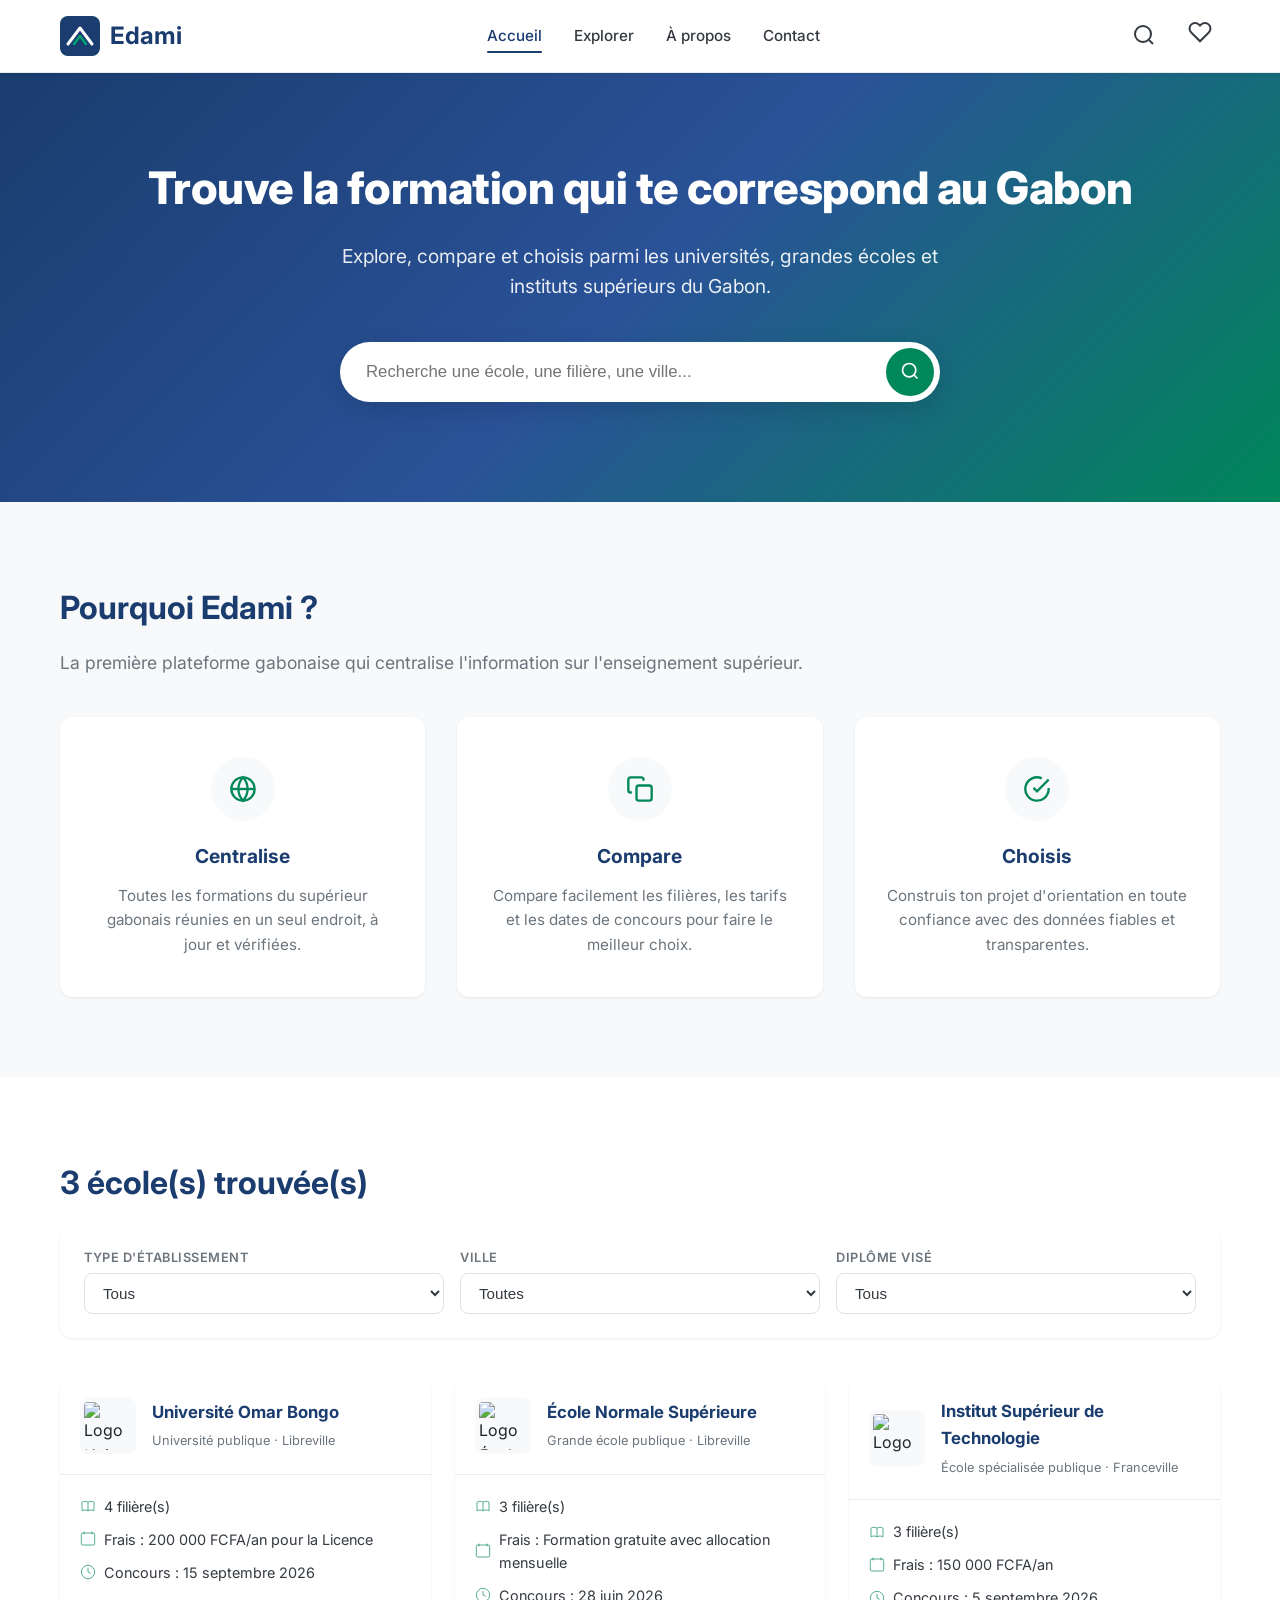
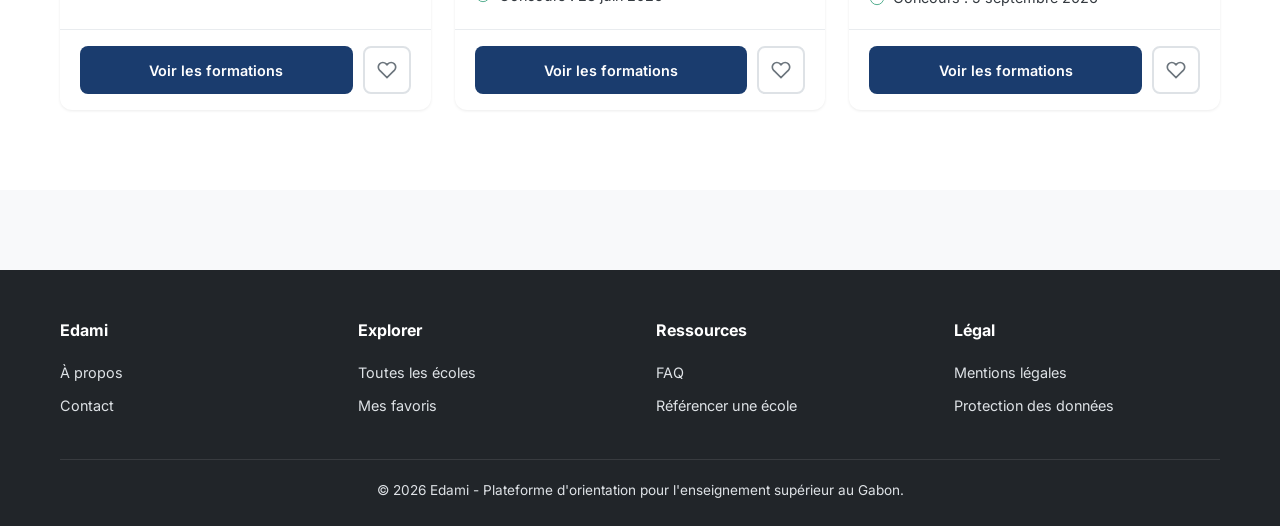
==== index.html @ 8b1fa351 "Create index.html" ====
<!DOCTYPE html>
<html lang="fr">
<head>
  <meta charset="UTF-8">
  <meta name="viewport" content="width=device-width, initial-scale=1.0">
  <meta name="description" content="Edami - Trouve la formation supérieure qui te correspond au Gabon. Compare les universités, grandes écoles et instituts gabonais.">
  <title>Edami - Orientation et information sur l'enseignement supérieur au Gabon</title>
  <link rel="preconnect" href="https://fonts.googleapis.com">
  <link rel="preconnect" href="https://fonts.gstatic.com" crossorigin>
  <link href="https://fonts.googleapis.com/css2?family=Inter:wght@400;500;600;700;800&display=swap" rel="stylesheet">
  <link rel="stylesheet" href="css/style.css">
</head>
<body>
  <header>
    <div class="container">
      <a href="index.html" class="logo" aria-label="Edami - Accueil">
        <svg width="40" height="40" viewBox="0 0 40 40" fill="none">
          <rect width="40" height="40" rx="8" fill="#1a3c6e"/>
          <path d="M8 28 L20 12 L32 28" stroke="white" stroke-width="3" stroke-linecap="round" stroke-linejoin="round"/>
          <path d="M14 28 L20 20 L26 28" stroke="#00a473" stroke-width="2.5" stroke-linecap="round" stroke-linejoin="round"/>
        </svg>
        <span>Edami</span>
      </a>
      <nav>
        <ul class="nav-links" id="nav-links">
          <li><a href="index.html" class="active">Accueil</a></li>
          <li><a href="#explorer">Explorer</a></li>
          <li><a href="a-propos.html">À propos</a></li>
          <li><a href="contact.html">Contact</a></li>
        </ul>
      </nav>
      <div class="nav-actions">
        <button class="icon-btn search-trigger" aria-label="Rechercher" onclick="document.getElementById('search-input').focus()">
          <svg width="24" height="24" viewBox="0 0 24 24" fill="none" stroke="currentColor" stroke-width="2"><circle cx="11" cy="11" r="8"/><line x1="21" y1="21" x2="16.65" y2="16.65"/></svg>
        </button>
        <a href="sauvegarde.html" class="icon-btn" aria-label="Favoris sauvegardés">
          <svg width="24" height="24" viewBox="0 0 24 24" fill="none" stroke="currentColor" stroke-width="2"><path d="M20.84 4.61a5.5 5.5 0 0 0-7.78 0L12 5.67l-1.06-1.06a5.5 5.5 0 0 0-7.78 7.78l1.06 1.06L12 21.23l7.78-7.78 1.06-1.06a5.5 5.5 0 0 0 0-7.78z"/></svg>
          <span class="badge fav-badge">0</span>
        </a>
        <button class="hamburger" id="hamburger-btn" aria-label="Menu">
          <svg width="24" height="24" viewBox="0 0 24 24" fill="none" stroke="currentColor" stroke-width="2"><line x1="3" y1="6" x2="21" y2="6"/><line x1="3" y1="12" x2="21" y2="12"/><line x1="3" y1="18" x2="21" y2="18"/></svg>
        </button>
      </div>
    </div>
  </header>

  <main>
    <!-- Section Héro -->
    <section class="hero">
      <div class="container">
        <h1>Trouve la formation qui te correspond au Gabon</h1>
        <p>Explore, compare et choisis parmi les universités, grandes écoles et instituts supérieurs du Gabon.</p>
        <div class="search-bar">
          <input type="text" id="search-input" placeholder="Recherche une école, une filière, une ville...">
          <button aria-label="Rechercher">
            <svg width="20" height="20" viewBox="0 0 24 24" fill="none" stroke="white" stroke-width="2"><circle cx="11" cy="11" r="8"/><line x1="21" y1="21" x2="16.65" y2="16.65"/></svg>
          </button>
        </div>
      </div>
    </section>

    <!-- Pourquoi Edami ? -->
    <section class="section" id="explorer">
      <div class="container">
        <h2 class="section-title">Pourquoi Edami ?</h2>
        <p class="section-subtitle">La première plateforme gabonaise qui centralise l'information sur l'enseignement supérieur.</p>
        <div class="features-grid">
          <div class="feature-card">
            <div class="feature-icon">
              <svg width="28" height="28" viewBox="0 0 24 24" fill="none" stroke="currentColor" stroke-width="2"><circle cx="12" cy="12" r="10"/><line x1="2" y1="12" x2="22" y2="12"/><path d="M12 2a15.3 15.3 0 0 1 4 10 15.3 15.3 0 0 1-4 10 15.3 15.3 0 0 1-4-10 15.3 15.3 0 0 1 4-10z"/></svg>
            </div>
            <h3>Centralise</h3>
            <p>Toutes les formations du supérieur gabonais réunies en un seul endroit, à jour et vérifiées.</p>
          </div>
          <div class="feature-card">
            <div class="feature-icon">
              <svg width="28" height="28" viewBox="0 0 24 24" fill="none" stroke="currentColor" stroke-width="2"><rect x="9" y="9" width="13" height="13" rx="2" ry="2"/><path d="M5 15H4a2 2 0 0 1-2-2V4a2 2 0 0 1 2-2h9a2 2 0 0 1 2 2v1"/></svg>
            </div>
            <h3>Compare</h3>
            <p>Compare facilement les filières, les tarifs et les dates de concours pour faire le meilleur choix.</p>
          </div>
          <div class="feature-card">
            <div class="feature-icon">
              <svg width="28" height="28" viewBox="0 0 24 24" fill="none" stroke="currentColor" stroke-width="2"><path d="M22 11.08V12a10 10 0 1 1-5.93-9.14"/><polyline points="22 4 12 14.01 9 11.01"/></svg>
            </div>
            <h3>Choisis</h3>
            <p>Construis ton projet d'orientation en toute confiance avec des données fiables et transparentes.</p>
          </div>
        </div>
      </div>
    </section>

    <!-- Filtres et Résultats -->
    <section class="section" style="background: var(--white);">
      <div class="container">
        <h2 class="section-title" id="result-count">3 école(s) trouvée(s)</h2>
        
        <div class="filters-bar">
          <div class="filter-group">
            <label for="filter-type">Type d'établissement</label>
            <select id="filter-type">
              <option value="">Tous</option>
              <option value="Université publique">Université publique</option>
              <option value="Grande école publique">Grande école publique</option>
              <option value="École spécialisée publique">École spécialisée publique</option>
            </select>
          </div>
          <div class="filter-group">
            <label for="filter-ville">Ville</label>
            <select id="filter-ville">
              <option value="">Toutes</option>
              <option value="Libreville">Libreville</option>
              <option value="Franceville">Franceville</option>
            </select>
          </div>
          <div class="filter-group">
            <label for="filter-diplome">Diplôme visé</label>
            <select id="filter-diplome">
              <option value="">Tous</option>
              <option value="BTS">BTS</option>
              <option value="Licence">Licence</option>
              <option value="Licence Professionnelle">Licence Pro</option>
              <option value="Master">Master</option>
              <option value="Doctorat">Doctorat</option>
              <option value="CAPES">CAPES</option>
            </select>
          </div>
        </div>

        <div class="ecoles-grid" id="ecoles-grid">
          <!-- Chargement dynamique -->
        </div>
      </div>
    </section>
  </main>

  <footer>
    <div class="container">
      <div class="footer-grid">
        <div class="footer-col">
          <h4>Edami</h4>
          <ul>
            <li><a href="a-propos.html">À propos</a></li>
            <li><a href="contact.html">Contact</a></li>
          </ul>
        </div>
        <div class="footer-col">
          <h4>Explorer</h4>
          <ul>
            <li><a href="index.html#explorer">Toutes les écoles</a></li>
            <li><a href="sauvegarde.html">Mes favoris</a></li>
          </ul>
        </div>
        <div class="footer-col">
          <h4>Ressources</h4>
          <ul>
            <li><a href="contact.html#faq">FAQ</a></li>
            <li><a href="contact.html#referencement">Référencer une école</a></li>
          </ul>
        </div>
        <div class="footer-col">
          <h4>Légal</h4>
          <ul>
            <li><a href="#">Mentions légales</a></li>
            <li><a href="#">Protection des données</a></li>
          </ul>
        </div>
      </div>
      <div class="footer-bottom">
        <p>© 2026 Edami - Plateforme d'orientation pour l'enseignement supérieur au Gabon.</p>
      </div>
    </div>
  </footer>

  <script src="js/data-loader.js"></script>
  <script src="js/favorites.js"></script>
  <script src="js/search-filters.js"></script>
  <script src="js/main.js"></script>
</body>
</html>
---- css/style.css ----
/* ==========================================
   EDAMI - Variables et Reset
   ========================================== */
:root {
  --primary: #1a3c6e;
  --primary-light: #2a5298;
  --secondary: #00875a;
  --secondary-light: #00a473;
  --accent: #f5a623;
  --gray-50: #f8f9fa;
  --gray-100: #f1f3f5;
  --gray-200: #e9ecef;
  --gray-300: #dee2e6;
  --gray-600: #6c757d;
  --gray-800: #343a40;
  --gray-900: #212529;
  --white: #ffffff;
  --shadow-sm: 0 1px 3px rgba(0,0,0,0.08);
  --shadow-md: 0 4px 12px rgba(0,0,0,0.1);
  --shadow-lg: 0 8px 24px rgba(0,0,0,0.12);
  --radius-sm: 8px;
  --radius-md: 12px;
  --radius-lg: 16px;
  --transition: 0.2s ease;
  --font-main: 'Inter', system-ui, -apple-system, sans-serif;
}

* {
  margin: 0;
  padding: 0;
  box-sizing: border-box;
}

html {
  scroll-behavior: smooth;
  scroll-padding-top: 80px;
}

body {
  font-family: var(--font-main);
  color: var(--gray-900);
  background: var(--gray-50);
  line-height: 1.6;
  -webkit-font-smoothing: antialiased;
}

img {
  max-width: 100%;
  height: auto;
}

a {
  color: var(--primary);
  text-decoration: none;
  transition: var(--transition);
}

a:hover {
  color: var(--primary-light);
}

.container {
  max-width: 1200px;
  margin: 0 auto;
  padding: 0 20px;
}

/* ==========================================
   HEADER & NAVIGATION
   ========================================== */
header {
  background: var(--white);
  border-bottom: 1px solid var(--gray-200);
  position: sticky;
  top: 0;
  z-index: 1000;
  box-shadow: var(--shadow-sm);
}

header .container {
  display: flex;
  align-items: center;
  justify-content: space-between;
  height: 72px;
}

.logo {
  display: flex;
  align-items: center;
  gap: 10px;
  font-weight: 700;
  font-size: 1.5rem;
  color: var(--primary);
}

.logo img {
  height: 40px;
  width: auto;
}

.nav-links {
  display: flex;
  align-items: center;
  gap: 32px;
  list-style: none;
}

.nav-links a {
  color: var(--gray-800);
  font-weight: 500;
  font-size: 0.95rem;
  position: relative;
  padding: 8px 0;
}

.nav-links a:hover,
.nav-links a.active {
  color: var(--primary);
}

.nav-links a.active::after {
  content: '';
  position: absolute;
  bottom: 0;
  left: 0;
  width: 100%;
  height: 2px;
  background: var(--primary);
  border-radius: 2px;
}

.nav-actions {
  display: flex;
  align-items: center;
  gap: 16px;
}

.icon-btn {
  background: none;
  border: none;
  cursor: pointer;
  padding: 8px;
  border-radius: 50%;
  color: var(--gray-800);
  transition: var(--transition);
  position: relative;
}

.icon-btn:hover {
  background: var(--gray-100);
  color: var(--primary);
}

.badge {
  position: absolute;
  top: -4px;
  right: -4px;
  background: var(--secondary);
  color: white;
  font-size: 0.7rem;
  font-weight: 700;
  width: 20px;
  height: 20px;
  border-radius: 50%;
  display: flex;
  align-items: center;
  justify-content: center;
}

.hamburger {
  display: none;
  background: none;
  border: none;
  cursor: pointer;
  padding: 8px;
  color: var(--gray-800);
}

/* ==========================================
   HERO SECTION
   ========================================== */
.hero {
  background: linear-gradient(135deg, var(--primary) 0%, var(--primary-light) 50%, var(--secondary) 100%);
  color: var(--white);
  padding: 80px 0 100px;
  text-align: center;
}

.hero h1 {
  font-size: 2.8rem;
  font-weight: 800;
  margin-bottom: 16px;
  letter-spacing: -0.5px;
}

.hero p {
  font-size: 1.2rem;
  opacity: 0.9;
  margin-bottom: 40px;
  max-width: 600px;
  margin-left: auto;
  margin-right: auto;
}

.search-bar {
  max-width: 600px;
  margin: 0 auto;
  position: relative;
}

.search-bar input {
  width: 100%;
  padding: 18px 56px 18px 24px;
  border: 2px solid transparent;
  border-radius: 50px;
  font-size: 1.05rem;
  background: var(--white);
  color: var(--gray-900);
  box-shadow: var(--shadow-lg);
  transition: var(--transition);
}

.search-bar input:focus {
  outline: none;
  border-color: var(--secondary);
  box-shadow: 0 0 0 4px rgba(0,135,90,0.1);
}

.search-bar button {
  position: absolute;
  right: 6px;
  top: 50%;
  transform: translateY(-50%);
  background: var(--secondary);
  color: white;
  border: none;
  width: 48px;
  height: 48px;
  border-radius: 50%;
  cursor: pointer;
  transition: var(--transition);
}

.search-bar button:hover {
  background: var(--secondary-light);
}

/* ==========================================
   SECTIONS
   ========================================== */
.section {
  padding: 80px 0;
}

.section-title {
  font-size: 2rem;
  font-weight: 700;
  margin-bottom: 16px;
  color: var(--primary);
}

.section-subtitle {
  font-size: 1.1rem;
  color: var(--gray-600);
  margin-bottom: 40px;
}

/* Why Edami */
.features-grid {
  display: grid;
  grid-template-columns: repeat(3, 1fr);
  gap: 32px;
}

.feature-card {
  background: var(--white);
  padding: 40px 32px;
  border-radius: var(--radius-md);
  text-align: center;
  box-shadow: var(--shadow-sm);
  transition: var(--transition);
}

.feature-card:hover {
  box-shadow: var(--shadow-md);
  transform: translateY(-2px);
}

.feature-icon {
  width: 64px;
  height: 64px;
  background: var(--gray-50);
  border-radius: 50%;
  display: flex;
  align-items: center;
  justify-content: center;
  margin: 0 auto 20px;
  color: var(--secondary);
}

.feature-card h3 {
  font-size: 1.2rem;
  margin-bottom: 12px;
  color: var(--primary);
}

.feature-card p {
  color: var(--gray-600);
  font-size: 0.95rem;
}

/* Filters */
.filters-bar {
  background: var(--white);
  padding: 24px;
  border-radius: var(--radius-md);
  box-shadow: var(--shadow-sm);
  display: flex;
  gap: 16px;
  flex-wrap: wrap;
  align-items: center;
  margin-bottom: 40px;
}

.filter-group {
  display: flex;
  flex-direction: column;
  gap: 4px;
  flex: 1;
  min-width: 160px;
}

.filter-group label {
  font-size: 0.8rem;
  color: var(--gray-600);
  font-weight: 600;
  text-transform: uppercase;
  letter-spacing: 0.5px;
}

.filter-group select {
  padding: 10px 14px;
  border: 1px solid var(--gray-300);
  border-radius: var(--radius-sm);
  font-size: 0.95rem;
  background: var(--white);
  color: var(--gray-800);
  cursor: pointer;
}

.filter-group select:focus {
  outline: none;
  border-color: var(--secondary);
}

/* Cards */
.ecoles-grid {
  display: grid;
  grid-template-columns: repeat(3, 1fr);
  gap: 24px;
}

.ecole-card {
  background: var(--white);
  border-radius: var(--radius-md);
  box-shadow: var(--shadow-sm);
  overflow: hidden;
  transition: var(--transition);
  display: flex;
  flex-direction: column;
}

.ecole-card:hover {
  box-shadow: var(--shadow-lg);
  transform: translateY(-4px);
}

.card-header {
  padding: 20px;
  display: flex;
  align-items: center;
  gap: 16px;
  border-bottom: 1px solid var(--gray-200);
}

.card-logo {
  width: 56px;
  height: 56px;
  border-radius: var(--radius-sm);
  object-fit: contain;
  background: var(--gray-50);
  padding: 4px;
}

.card-identity h3 {
  font-size: 1.05rem;
  color: var(--primary);
  margin-bottom: 2px;
}

.card-identity span {
  font-size: 0.8rem;
  color: var(--gray-600);
}

.card-body {
  padding: 20px;
  flex: 1;
}

.card-info {
  list-style: none;
  display: flex;
  flex-direction: column;
  gap: 10px;
}

.card-info li {
  display: flex;
  align-items: center;
  gap: 8px;
  font-size: 0.9rem;
  color: var(--gray-800);
}

.card-info li svg {
  color: var(--secondary);
  flex-shrink: 0;
}

.card-footer {
  padding: 16px 20px;
  border-top: 1px solid var(--gray-200);
  display: flex;
  gap: 10px;
}

.btn {
  display: inline-flex;
  align-items: center;
  justify-content: center;
  gap: 8px;
  padding: 12px 24px;
  border-radius: var(--radius-sm);
  font-weight: 600;
  font-size: 0.9rem;
  cursor: pointer;
  transition: var(--transition);
  border: none;
  text-decoration: none;
}

.btn-primary {
  background: var(--primary);
  color: white;
  flex: 1;
}

.btn-primary:hover {
  background: var(--primary-light);
  color: white;
}

.btn-secondary {
  background: var(--gray-100);
  color: var(--gray-800);
}

.btn-secondary:hover {
  background: var(--gray-200);
  color: var(--gray-900);
}

.btn-outline {
  background: transparent;
  border: 2px solid var(--primary);
  color: var(--primary);
}

.btn-outline:hover {
  background: var(--primary);
  color: white;
}

.btn-fav {
  background: none;
  border: 2px solid var(--gray-300);
  color: var(--gray-600);
  padding: 12px;
  border-radius: var(--radius-sm);
  cursor: pointer;
  transition: var(--transition);
}

.btn-fav:hover,
.btn-fav.active {
  border-color: var(--accent);
  color: var(--accent);
}

.btn-fav.active svg {
  fill: var(--accent);
}

/* ==========================================
   PAGE ÉCOLE (Template)
   ========================================== */
.ecole-hero {
  background: var(--white);
  padding: 48px 0;
  border-bottom: 1px solid var(--gray-200);
}

.ecole-hero-content {
  display: flex;
  align-items: center;
  gap: 32px;
}

.ecole-hero-logo {
  width: 120px;
  height: 120px;
  border-radius: var(--radius-md);
  object-fit: contain;
  background: var(--gray-50);
  padding: 12px;
}

.ecole-hero-info h1 {
  font-size: 2rem;
  color: var(--primary);
  margin-bottom: 8px;
}

.ecole-meta {
  display: flex;
  gap: 16px;
  flex-wrap: wrap;
}

.ecole-meta .badge-info {
  background: var(--gray-100);
  color: var(--gray-800);
  padding: 6px 14px;
  border-radius: 50px;
  font-size: 0.85rem;
  font-weight: 500;
}

.ecole-section {
  background: var(--white);
  margin: 24px 0;
  padding: 32px;
  border-radius: var(--radius-md);
  box-shadow: var(--shadow-sm);
}

.ecole-section h2 {
  font-size: 1.4rem;
  color: var(--primary);
  margin-bottom: 24px;
  padding-bottom: 12px;
  border-bottom: 2px solid var(--gray-200);
}

.filieres-grid {
  display: grid;
  grid-template-columns: repeat(auto-fill, minmax(300px, 1fr));
  gap: 20px;
}

.filiere-card {
  border: 1px solid var(--gray-200);
  border-radius: var(--radius-sm);
  padding: 20px;
  transition: var(--transition);
}

.filiere-card:hover {
  border-color: var(--secondary);
  box-shadow: var(--shadow-sm);
}

.filiere-card h3 {
  font-size: 1.05rem;
  color: var(--primary);
  margin-bottom: 12px;
}

.filiere-details {
  display: flex;
  gap: 12px;
  flex-wrap: wrap;
  margin-bottom: 12px;
}

.filiere-tag {
  background: var(--gray-50);
  padding: 4px 12px;
  border-radius: 50px;
  font-size: 0.8rem;
  color: var(--gray-600);
}

.filiere-card p {
  font-size: 0.9rem;
  color: var(--gray-800);
}

.actualite-item {
  padding: 20px 0;
  border-bottom: 1px solid var(--gray-200);
}

.actualite-item:last-child {
  border-bottom: none;
}

.actualite-date {
  font-size: 0.85rem;
  color: var(--secondary);
  font-weight: 600;
  margin-bottom: 8px;
}

.actualite-item h3 {
  font-size: 1.1rem;
  color: var(--primary);
  margin-bottom: 8px;
}

/* ==========================================
   PAGES STATIQUES
   ========================================== */
.page-header {
  background: var(--primary);
  color: white;
  padding: 64px 0;
  text-align: center;
}

.page-header h1 {
  font-size: 2.4rem;
  margin-bottom: 12px;
}

.page-content {
  padding: 64px 0;
}

.content-block {
  background: var(--white);
  padding: 40px;
  border-radius: var(--radius-md);
  box-shadow: var(--shadow-sm);
  margin-bottom: 32px;
}

.content-block h2 {
  color: var(--primary);
  margin-bottom: 20px;
}

/* FAQ */
.faq-item {
  margin-bottom: 24px;
  padding-bottom: 24px;
  border-bottom: 1px solid var(--gray-200);
}

.faq-question {
  font-weight: 600;
  color: var(--primary);
  margin-bottom: 8px;
  font-size: 1.05rem;
}

.faq-answer {
  color: var(--gray-600);
}

/* Formulaire */
.form-group {
  margin-bottom: 20px;
}

.form-group label {
  display: block;
  font-weight: 600;
  margin-bottom: 8px;
  color: var(--gray-800);
}

.form-group input,
.form-group textarea,
.form-group select {
  width: 100%;
  padding: 12px 16px;
  border: 1px solid var(--gray-300);
  border-radius: var(--radius-sm);
  font-size: 1rem;
  font-family: var(--font-main);
}

.form-group input:focus,
.form-group textarea:focus {
  outline: none;
  border-color: var(--secondary);
  box-shadow: 0 0 0 3px rgba(0,135,90,0.1);
}

/* ==========================================
   FOOTER
   ========================================== */
footer {
  background: var(--gray-900);
  color: var(--gray-300);
  padding: 48px 0 24px;
  margin-top: 80px;
}

.footer-grid {
  display: grid;
  grid-template-columns: repeat(4, 1fr);
  gap: 32px;
  margin-bottom: 32px;
}

.footer-col h4 {
  color: white;
  margin-bottom: 16px;
  font-size: 1rem;
}

.footer-col ul {
  list-style: none;
}

.footer-col ul li {
  margin-bottom: 8px;
}

.footer-col a {
  color: var(--gray-300);
  font-size: 0.9rem;
}

.footer-col a:hover {
  color: white;
}

.footer-bottom {
  border-top: 1px solid rgba(255,255,255,0.1);
  padding-top: 20px;
  text-align: center;
  font-size: 0.85rem;
}

/* ==========================================
   RESPONSIVE
   ========================================== */
@media (max-width: 1024px) {
  .ecoles-grid {
    grid-template-columns: repeat(2, 1fr);
  }
  .features-grid {
    grid-template-columns: repeat(2, 1fr);
  }
  .ecole-hero-content {
    flex-direction: column;
    text-align: center;
  }
}

@media (max-width: 768px) {
  .nav-links {
    display: none;
    position: fixed;
    top: 72px;
    left: 0;
    width: 100%;
    background: var(--white);
    flex-direction: column;
    padding: 20px;
    box-shadow: var(--shadow-lg);
    z-index: 999;
  }
  
  .nav-links.open {
    display: flex;
  }
  
  .hamburger {
    display: block;
  }
  
  .ecoles-grid {
    grid-template-columns: 1fr;
  }
  
  .features-grid {
    grid-template-columns: 1fr;
  }
  
  .hero h1 {
    font-size: 2rem;
  }
  
  .filters-bar {
    flex-direction: column;
  }
  
  .footer-grid {
    grid-template-columns: repeat(2, 1fr);
  }
  
  .ecole-hero-logo {
    width: 80px;
    height: 80px;
  }
}

@media (max-width: 480px) {
  .footer-grid {
    grid-template-columns: 1fr;
  }
  
  .container {
    padding: 0 12px;
  }
  
  .section {
    padding: 40px 0;
  }
}
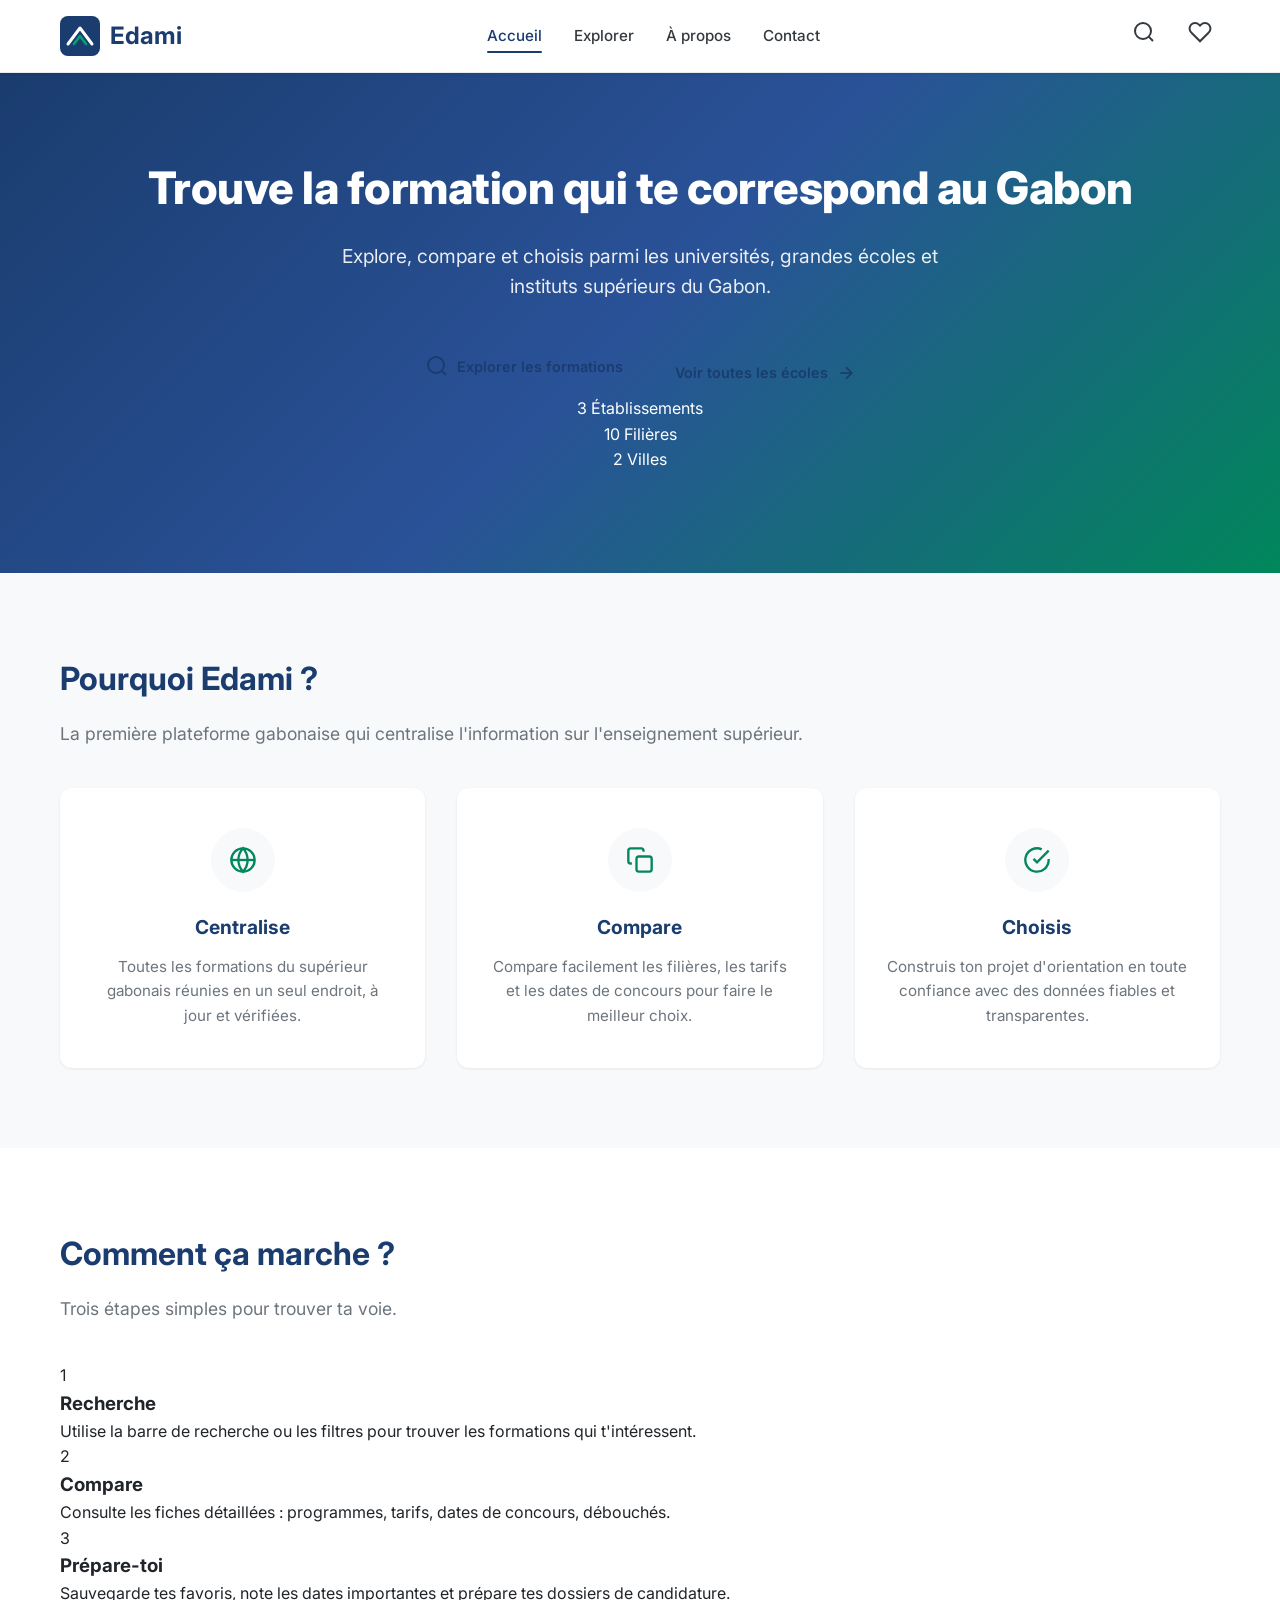
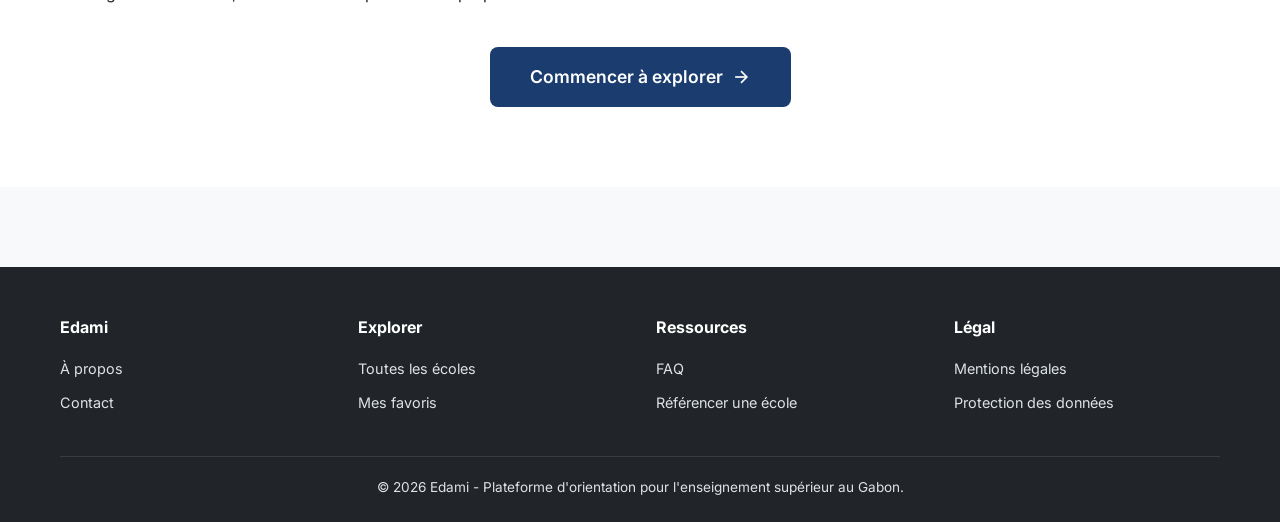
==== commit e9fd7240: "Update index.html" ====
--- a/index.html
+++ b/index.html
@@ -24,15 +24,15 @@
       <nav>
         <ul class="nav-links" id="nav-links">
           <li><a href="index.html" class="active">Accueil</a></li>
-          <li><a href="#explorer">Explorer</a></li>
+          <li><a href="explorer.html">Explorer</a></li>
           <li><a href="a-propos.html">À propos</a></li>
           <li><a href="contact.html">Contact</a></li>
         </ul>
       </nav>
       <div class="nav-actions">
-        <button class="icon-btn search-trigger" aria-label="Rechercher" onclick="document.getElementById('search-input').focus()">
+        <a href="explorer.html" class="icon-btn search-trigger" aria-label="Rechercher">
           <svg width="24" height="24" viewBox="0 0 24 24" fill="none" stroke="currentColor" stroke-width="2"><circle cx="11" cy="11" r="8"/><line x1="21" y1="21" x2="16.65" y2="16.65"/></svg>
-        </button>
+        </a>
         <a href="sauvegarde.html" class="icon-btn" aria-label="Favoris sauvegardés">
           <svg width="24" height="24" viewBox="0 0 24 24" fill="none" stroke="currentColor" stroke-width="2"><path d="M20.84 4.61a5.5 5.5 0 0 0-7.78 0L12 5.67l-1.06-1.06a5.5 5.5 0 0 0-7.78 7.78l1.06 1.06L12 21.23l7.78-7.78 1.06-1.06a5.5 5.5 0 0 0 0-7.78z"/></svg>
           <span class="badge fav-badge">0</span>
@@ -50,17 +50,35 @@
       <div class="container">
         <h1>Trouve la formation qui te correspond au Gabon</h1>
         <p>Explore, compare et choisis parmi les universités, grandes écoles et instituts supérieurs du Gabon.</p>
-        <div class="search-bar">
-          <input type="text" id="search-input" placeholder="Recherche une école, une filière, une ville...">
-          <button aria-label="Rechercher">
-            <svg width="20" height="20" viewBox="0 0 24 24" fill="none" stroke="white" stroke-width="2"><circle cx="11" cy="11" r="8"/><line x1="21" y1="21" x2="16.65" y2="16.65"/></svg>
-          </button>
+        <div class="hero-actions">
+          <a href="explorer.html" class="btn btn-hero">
+            <svg width="24" height="24" viewBox="0 0 24 24" fill="none" stroke="currentColor" stroke-width="2"><circle cx="11" cy="11" r="8"/><line x1="21" y1="21" x2="16.65" y2="16.65"/></svg>
+            Explorer les formations
+          </a>
+          <a href="explorer.html" class="btn btn-hero-secondary">
+            Voir toutes les écoles
+            <svg width="20" height="20" viewBox="0 0 24 24" fill="none" stroke="currentColor" stroke-width="2"><line x1="5" y1="12" x2="19" y2="12"/><polyline points="12 5 19 12 12 19"/></svg>
+          </a>
+        </div>
+        <div class="hero-stats">
+          <div class="stat-item">
+            <span class="stat-number" id="ecoles-count">3</span>
+            <span class="stat-label">Établissements</span>
+          </div>
+          <div class="stat-item">
+            <span class="stat-number" id="filieres-count">10</span>
+            <span class="stat-label">Filières</span>
+          </div>
+          <div class="stat-item">
+            <span class="stat-number">2</span>
+            <span class="stat-label">Villes</span>
+          </div>
         </div>
       </div>
     </section>
 
     <!-- Pourquoi Edami ? -->
-    <section class="section" id="explorer">
+    <section class="section" id="pourquoi">
       <div class="container">
         <h2 class="section-title">Pourquoi Edami ?</h2>
         <p class="section-subtitle">La première plateforme gabonaise qui centralise l'information sur l'enseignement supérieur.</p>
@@ -90,45 +108,33 @@
       </div>
     </section>
 
-    <!-- Filtres et Résultats -->
+    <!-- Comment ça marche -->
     <section class="section" style="background: var(--white);">
       <div class="container">
-        <h2 class="section-title" id="result-count">3 école(s) trouvée(s)</h2>
-        
-        <div class="filters-bar">
-          <div class="filter-group">
-            <label for="filter-type">Type d'établissement</label>
-            <select id="filter-type">
-              <option value="">Tous</option>
-              <option value="Université publique">Université publique</option>
-              <option value="Grande école publique">Grande école publique</option>
-              <option value="École spécialisée publique">École spécialisée publique</option>
-            </select>
+        <h2 class="section-title">Comment ça marche ?</h2>
+        <p class="section-subtitle">Trois étapes simples pour trouver ta voie.</p>
+        <div class="steps-grid">
+          <div class="step-card">
+            <div class="step-number">1</div>
+            <h3>Recherche</h3>
+            <p>Utilise la barre de recherche ou les filtres pour trouver les formations qui t'intéressent.</p>
           </div>
-          <div class="filter-group">
-            <label for="filter-ville">Ville</label>
-            <select id="filter-ville">
-              <option value="">Toutes</option>
-              <option value="Libreville">Libreville</option>
-              <option value="Franceville">Franceville</option>
-            </select>
+          <div class="step-card">
+            <div class="step-number">2</div>
+            <h3>Compare</h3>
+            <p>Consulte les fiches détaillées : programmes, tarifs, dates de concours, débouchés.</p>
           </div>
-          <div class="filter-group">
-            <label for="filter-diplome">Diplôme visé</label>
-            <select id="filter-diplome">
-              <option value="">Tous</option>
-              <option value="BTS">BTS</option>
-              <option value="Licence">Licence</option>
-              <option value="Licence Professionnelle">Licence Pro</option>
-              <option value="Master">Master</option>
-              <option value="Doctorat">Doctorat</option>
-              <option value="CAPES">CAPES</option>
-            </select>
+          <div class="step-card">
+            <div class="step-number">3</div>
+            <h3>Prépare-toi</h3>
+            <p>Sauvegarde tes favoris, note les dates importantes et prépare tes dossiers de candidature.</p>
           </div>
         </div>
-
-        <div class="ecoles-grid" id="ecoles-grid">
-          <!-- Chargement dynamique -->
+        <div style="text-align: center; margin-top: 40px;">
+          <a href="explorer.html" class="btn btn-primary" style="font-size: 1.1rem; padding: 16px 40px;">
+            Commencer à explorer
+            <svg width="20" height="20" viewBox="0 0 24 24" fill="none" stroke="currentColor" stroke-width="2"><line x1="5" y1="12" x2="19" y2="12"/><polyline points="12 5 19 12 12 19"/></svg>
+          </a>
         </div>
       </div>
     </section>
@@ -147,7 +153,7 @@
         <div class="footer-col">
           <h4>Explorer</h4>
           <ul>
-            <li><a href="index.html#explorer">Toutes les écoles</a></li>
+            <li><a href="explorer.html">Toutes les écoles</a></li>
             <li><a href="sauvegarde.html">Mes favoris</a></li>
           </ul>
         </div>
@@ -174,7 +180,6 @@
 
   <script src="js/data-loader.js"></script>
   <script src="js/favorites.js"></script>
-  <script src="js/search-filters.js"></script>
   <script src="js/main.js"></script>
 </body>
 </html>
